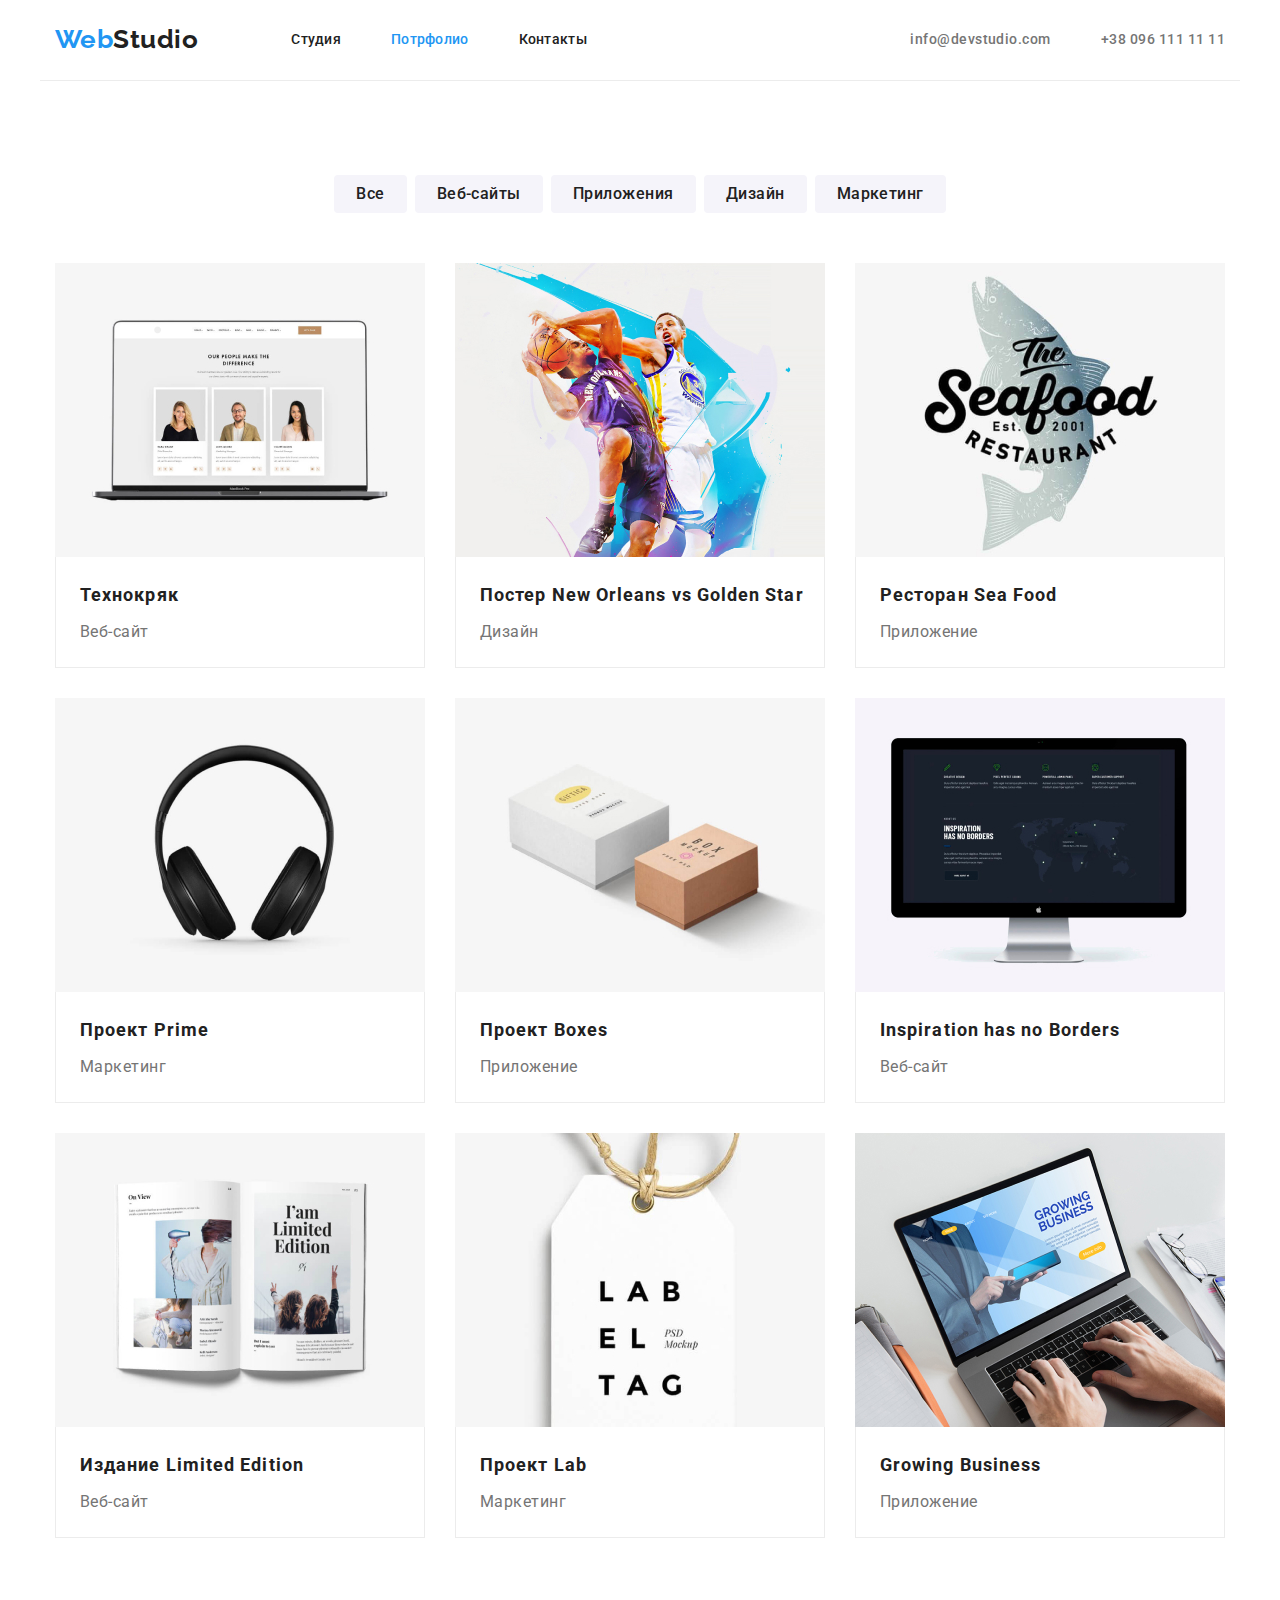
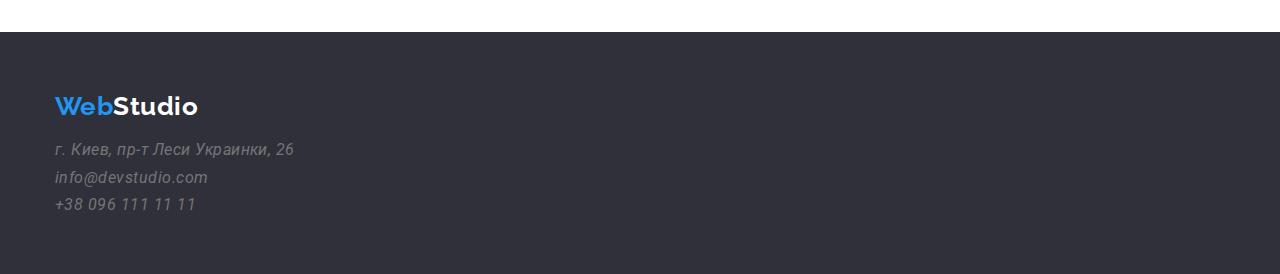
==== portfolio.html @ d718ed85 "created file" ====
<!DOCTYPE html>
<html lang="ru">
<head>
    <meta charset="UTF-8">
    <meta http-equiv="X-UA-Compatible" content="IE=edge">
    <meta name="viewport" content="width=device-width, initial-scale=1.0">
    <link rel="stylesheet" href="https://cdnjs.cloudflare.com/ajax/libs/modern-normalize/1.0.0/modern-normalize.min.css" />
    <link rel="stylesheet" href="./css/styles.css" />
    <link rel="preconnect" href="https://fonts.googleapis.com">
    <link rel="preconnect" href="https://fonts.gstatic.com" crossorigin>
    <link href="https://fonts.googleapis.com/css2?family=Raleway:wght@700&family=Roboto:wght@400;500;700;900&display=swap"
        rel="stylesheet">
    <title>WebStudio</title>
</head>
<body>
    <!--Header-->
    <header class="header">
        <div class="container">
            <nav class="site-nav">
                <!--Company Logo-->
                <a href="./index.html" class="logo"><span class="logo-part">Web</span>Studio</a>
    
                <!--Menu-->
                <ul class="list">
                    <li class="item"><a href="./index.html" class="link">Студия</a></li>
                    <li class="item"><a href="./portfolio.html" class="link current">Потрфолио</a></li>
                    <li class="item"><a href="#" class="link">Контакты</a></li>
                </ul>
            </nav>
    
            <!--Contacts-->
            <ul class="contacts list">
                <li class="item"><a href="mailto:info@devstudio.com" class="link">info@devstudio.com</a></li>
                <li class="item"><a href="tel:+380961111111" class="link">+38 096 111 11 11</a></li>
            </ul>
        </div>
    </header>

    <main>
        <!--Портфолио-->
        <section class="section portfolio">
            <div class="container">
                <!--Фильтр-->
                <ul class="filter-list list">
                    <li class="item"><button type="button" class="button secondary">Все</button></li>
                    <li class="item"><button type="button" class="button secondary">Веб-сайты</button></li>
                    <li class="item"><button type="button" class="button secondary">Приложения</button></li>
                    <li class="item"><button type="button" class="button secondary">Дизайн</button></li>
                    <li class="item"><button type="button" class="button secondary">Маркетинг</button></li>
                </ul>
                
                <ul class="portfolio-list list">
                    <li class="item">
                        <img src="./images/imgprtf1.jpg" alt="открытый ноутбук с карточками команды" width="370">
                        <div class="text">
                            <h3>Технокряк</h3>
                            <p>Веб-сайт</p>
                        </div>  
                    </li>
                    <li class="item">
                        <img src="./images/imgprtf2.jpg" alt="два баскетболиста с мячом" width="370">
                        <div class="text">
                            <h3>Постер New Orleans vs Golden Star</h3>
                            <p>Дизайн</p>
                        </div>
                    </li>
                    <li class="item">
                        <img src="./images/imgprtf3.jpg" alt="лого ресторана Seafood" width="370">
                        <div class="text">
                            <h3>Ресторан Sea Food</h3>
                            <p>Приложение</p>
                        </div>
                    </li>
                    <li class="item">
                        <img src="./images/imgprtf4.jpg" alt="наушники" width="370">
                        <div class="text">
                            <h3>Проект Prime</h3>
                            <p>Маркетинг</p>
                        </div>
                    </li>
                    <li class="item">
                        <img src="./images/imgprtf5.jpg" alt="коробки" width="370">
                        <div class="text">
                            <h3>Проект Boxes</h3>
                            <p>Приложение</p>
                        </div>
                    </li>
                    <li class="item">
                        <img src="./images/imgprtf6.jpg" alt="монитор" width="370">
                        <div class="text">
                            <h3>Inspiration has no Borders</h3>
                            <p>Веб-сайт</p>
                        </div>
                    </li>
                    <li class="item">
                        <img src="./images/imgprtf7.jpg" alt="открытый журнал" width="370">
                        <div class="text">
                            <h3>Издание Limited Edition</h3>
                            <p>Веб-сайт</p>
                        </div>
                    </li>
                    <li class="item">
                        <img src="./images/imgprtf8.jpg" alt="этикетка" width="370">
                        <div class="text">
                            <h3>Проект Lab</h3>
                            <p>Маркетинг</p>
                        </div>
                    </li>
                    <li class="item">
                        <img src="./images/imgprtf9.jpg" alt="ноутбук">
                        <div class="text">
                            <h3>Growing Business</h3>
                            <p>Приложение</p>
                        </div>
                    </li>
                </ul>
            </div>
        </section>
    </main>

    <!--Footer-->
    <footer class="footer">
        <div class="container">
            <!--Company logo-->
            <a href="./index.html" class="logo logo-white"><span class="logo-part">Web</span>Studio</a>
    
            <!--Contacts-->
            <address class="address">
                <ul class="list">
                    <li class="item"><a href="" class="link">г. Киев, пр-т Леси Украинки, 26</a></li>
                    <li class="item"><a href="mailto:info@devstudio.com" class="link">info@devstudio.com</a></li>
                    <li class="item"><a href="tel:+380961111111" class="link">+38 096 111 11 11</a></li>
                </ul>
            </address>
        </div>
    </footer>
</body>    
</html>
---- css/styles.css ----
/* цвет основного текста #212121 */
/* цвет вторичного текста #757575 */
/* цвет акцента #2196F3 */
/* белый #FFFFFF */
/* цвет фона #E5E5E5 */
/* цвет фона вторичный #F5F4FA */
/* цвет фона футера #2F303A */

:root {
    --primary-text-color: #757575;
    --title-text-color: #212121;
    --accent-color: #2196F3;
    --white-text-color: #FFFFFF;
    --secondary-bc-color: #F5F4FA;
    --primary-bc-color: #E5E5E5;
    --footer-bc-color: #2F303A;
    --border-color: #ECECEC;
}

/* *,
*::before,
*::after {
    box-sizing: inherit;
} */

body {
    background-color: var(--primary-bc-color);
    color: var(--primary-text-color);
    font-family: 'Roboto', sans-serif;
    letter-spacing: 0.03em;
}

ul {
    list-style: none;
}

img {
    display: block;
}

/* Header */

/* background colors */
.header,
.specifics,
.work,
.portfolio {
    background-color: var(--white-text-color);
}

.container {
    margin-left: auto;
    margin-right: auto;
    width: 1200px;
    padding-left: 15px;
    padding-right: 15px;
    /* outline: 1px solid tomato; */
}

.header .container {
    display: flex;
    align-items: center;
    border-bottom: 1px solid var(--border-color);
}

/* Logo*/
.logo {
    text-decoration: none;
    color: var(--title-text-color);
    font-family: 'Raleway', sans-serif;
    font-weight: 700;
    font-size: 26px;
    line-height: 1.12;
}

.header .logo {
    padding-top: 25px;
    padding-bottom: 25px;
    margin-right: 93px;
}

.logo-part {
    color: var(--accent-color);
}

.link {
    text-decoration: none;
}

/* Site nav*/

.site-nav .list {
    display: flex;
}

.site-nav .item,
.contacts .item {   
    margin-right: 50px;
}

.site-nav .item:last-child,
.contacts .item:last-child {
    margin-right: 0;
}

.site-nav .link {
    display: block;
    padding-top: 32px;
    padding-bottom: 32px;

    color: var(--title-text-color);
    font-weight: 500;
    font-size: 14px;
    line-height: 1.14;
    letter-spacing: 0.02em;
}

.site-nav .link:hover,
.site-nav .link:focus {
    color: var(--accent-color);
}

.site-nav .link.current {
    color: var(--accent-color);
}

.site-nav,
.contacts {
    font-weight: 500;
}

.list {
    padding: 0;
    margin: 0;
}

.contacts .item {
    font-size: 14px;
    line-height: 1.14;
}

 .contacts {
    margin-left: auto;
} 
.contacts .link {
    display: block;
    padding-top: 32px;
    padding-bottom: 32px;

    color: var(--primary-text-color);
}

.contacts,
.site-nav {
    display: flex;
}

.contacts .link:hover,
.contacts .link:focus {
    color: var(--accent-color);
}

/* Section */
h1,
h2,
h3,
h4,
h5,
h6 {
    color: var(--title-text-color);
    margin-top: 0;
    margin-bottom: 0;
}

.section {
    padding-top: 94px;
    padding-bottom: 94px;
}

.section.work {
    padding-top: 0;
}

/* Hero */
.hero {
    margin-top: 0;
    margin-bottom: 0;
    text-align: center;
    background-color: var(--footer-bc-color);
    padding-top: 200px;
    padding-bottom: 200px

}
.hero-title {
    color: var(--white-text-color);
    font-weight: 900;
    font-size: 44px;
    line-height: 1.36;
    letter-spacing: 0.06em;
    margin-top: 0px;
    margin-bottom: 0px;
    margin-bottom: 30px;
}

.button {
    cursor: pointer;
    border-radius: 4px;
    text-align: center;
}

.button.primary {
    color: var(--white-text-color);
    background-color: var(--accent-color);
    border-color: var(--accent-color);
    font-family: inherit;
    font-weight: 700;
    font-size: 16px;
    line-height: 1.87;
    display: flex;
    letter-spacing: 0.06em;
    padding: 10px 32px;
    margin: auto;
}

.section-title {
    font-weight: 700;
    font-size: 36px;
    line-height: 1.17;
    text-align: center;
    margin-bottom: 50px;
}

.specifics p,
.work p,
.team p {
    font-size: 14px;
    line-height: 1.71;
    margin-top: 0;
    margin-bottom: 0;
}

/* Specifics */
.specifics .list {
    display: flex;
}

.specifics .item {
    margin-right: 30px;
}

.specifics .item:last-child {
    margin-right: 0;
}

.specifics h3 {
    text-transform: uppercase;
    font-size: 14px;
    line-height: 1.17;
}

.specifics h3,
.team h3 {
    margin-bottom: 10px;
}

.specifics .section-title {
    display: none;
}

/* Work */
.work .list {
    display: flex;
}

.work .item {
    margin-right: 30px
}

.work .item:nth-child(3n) {
    margin-right: 0;
}

/* Team */

.team {
    background-color: var(--secondary-bc-color);
}

.team .list {
    display: flex;
}

.team .item {
    background-color: var(--white-text-color);
    border-radius: 0 0 4px 4px;
    box-shadow: 0px 1px 3px rgba(0, 0, 0, 0.12), 0px 1px 1px rgba(0, 0, 0, 0.14), 0px 2px 1px rgba(0, 0, 0, 0.2);
}

.team .item:not(:nth-child(4n)) {
    margin-right: 30px;
}

.team img {
    margin-bottom: 30px;
}

.team h3,
.team p {
    text-align: center;
}

.team p {
    margin-bottom: 30px;
}

/* .team .text {
    border: 1px solid var(--border-color);
} */

/*Footer*/
.footer {
    background-color: var(--footer-bc-color);
}

.footer .container {
    padding-top: 60px; 
    padding-bottom: 60px;
}

.logo-white {
    color: var(--white-text-color);
}

.address .link {
    display: block;
    color: var(--primary-text-color);
}

.address .item:not(:last-child) {
    margin-bottom: 9px;
}

.address .item:first-child {
    margin-top: 20px;
}

.address .link:hover,
.address .link:focus {
    color: var(--white-text-color);
}

.footer .logo {
    margin-bottom: 20px;
}

/*Portfolio*/
/*фильтр*/
.button.secondary {
    color: var(--title-text-color);
    background-color: var(--secondary-bc-color);
    font-family: inherit;
    font-weight: 500;
    font-size: 16px;
    line-height: 1.62;
    letter-spacing: 0.03em;
    padding: 6px 22px;
    border-color: var(--secondary-bc-color);
    border-style: none;
}

.button.secondary:hover,
.button.secondary:focus {
    color: var(--white-text-color);
    background-color: var(--accent-color);
}

.filter-list .item:not(:last-child) {
    margin-right: 8px;
}

.filter-list {
    display: flex;
    justify-content: center;
    margin-bottom: 50px;
}

/* portfolio list*/

.portfolio-list {
    display: flex;
    flex-wrap: wrap;
}
.portfolio-list h3 {
    font-weight: 700;
    font-size: 18px;
    line-height: 2;
    letter-spacing: 0.06em;
    margin-bottom: 4px;
    margin-left: 24px;
}

.portfolio-list p {
    font-size: 16px;
    line-height: 1.88;
    margin-top: 0;
    margin-bottom: 20px;
    margin-left: 24px;
}

.portfolio-list .item {
    margin-right: 30px;
    margin-bottom: 30px;
}

.portfolio-list .item:nth-child(3n) {
    margin-right: 0;
}

.portfolio-list .item:nth-last-child(-n + 3) {
    margin-bottom: 0;
}

.portfolio img {
    margin-bottom: 0;
}

.portfolio .text {
    border-bottom: 1px solid var(--border-color);
    border-left: 1px solid var(--border-color);
    border-right: 1px solid var(--border-color);
    padding-top: 20px;
}
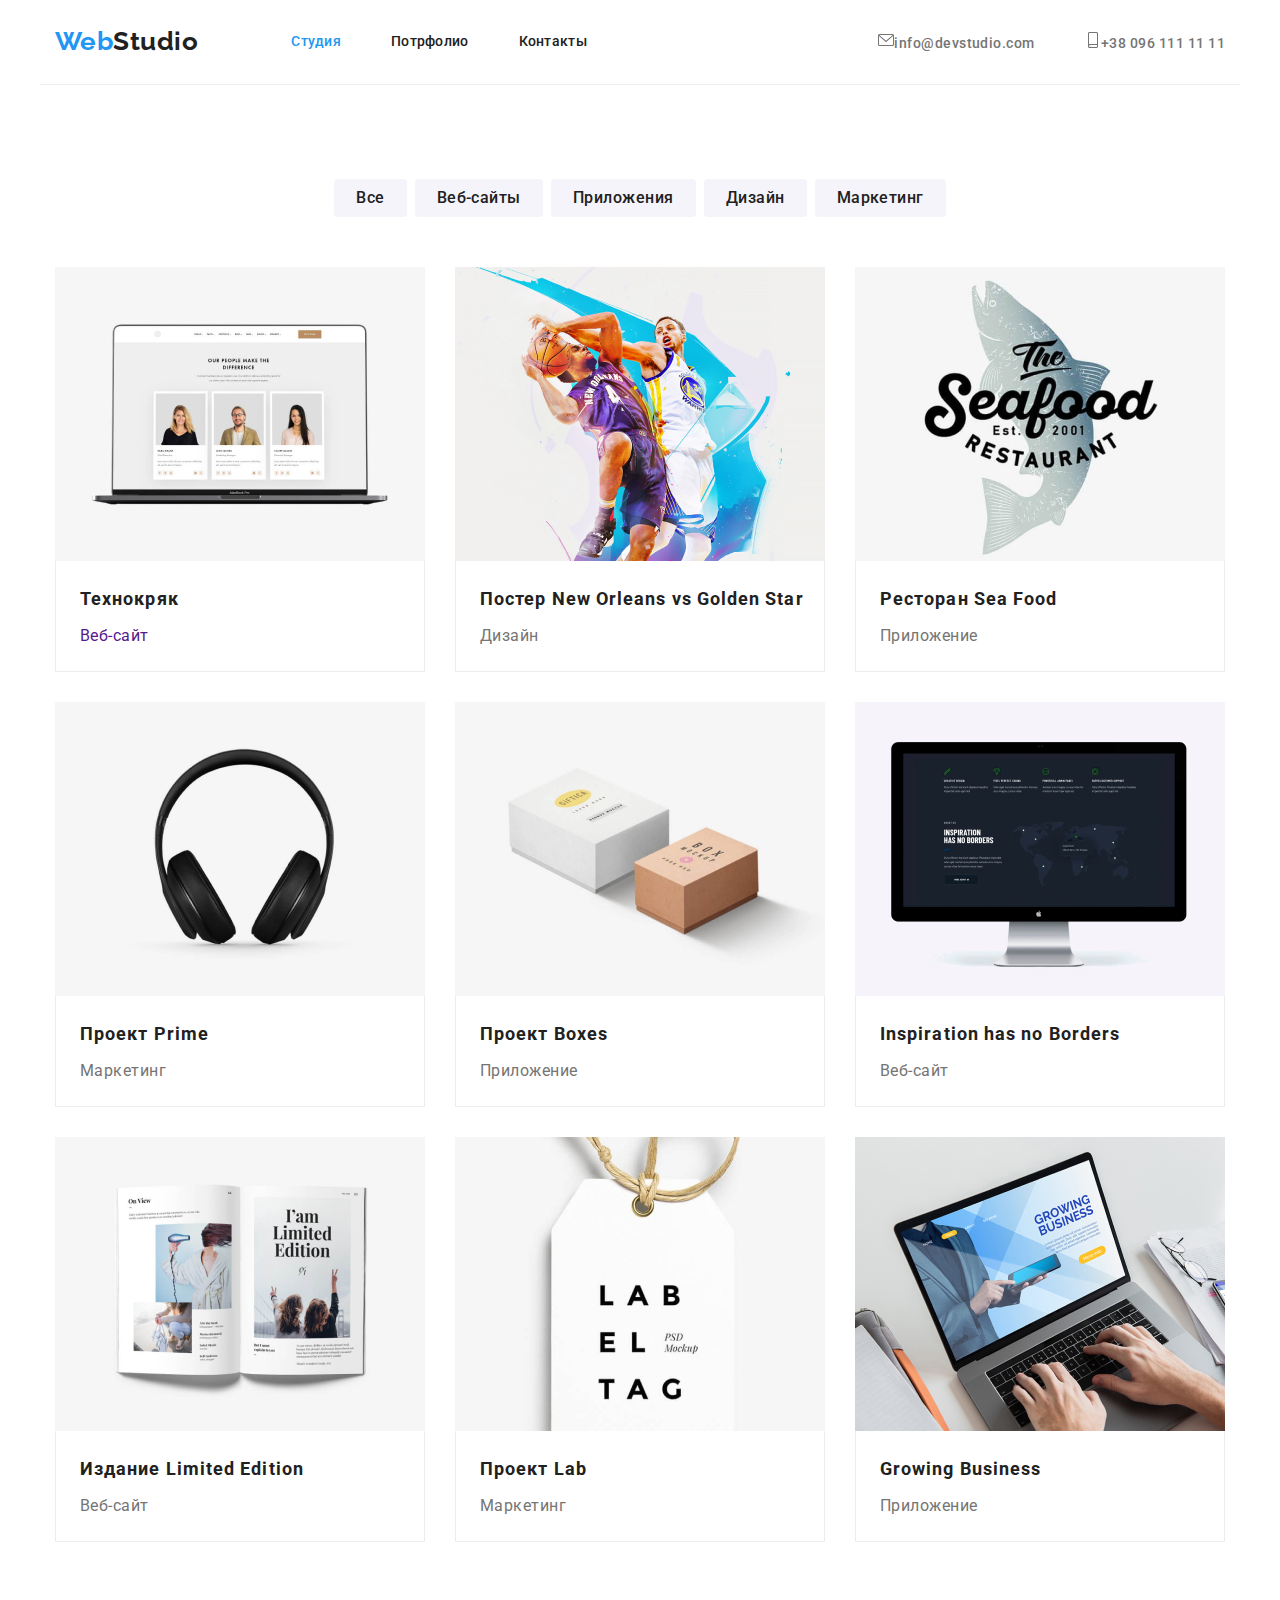
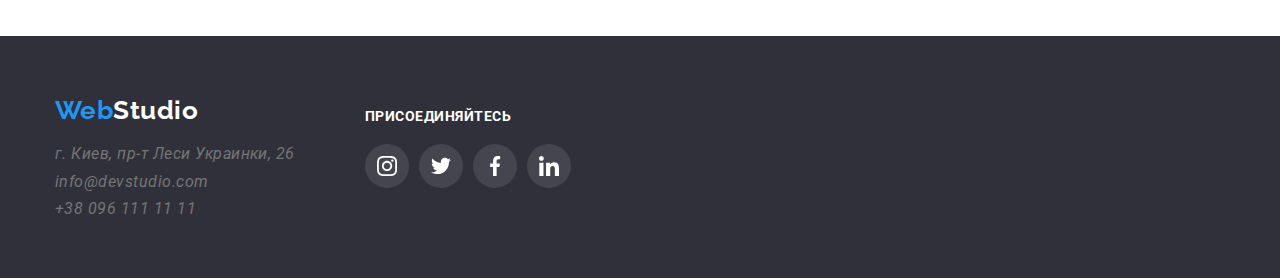
==== commit 22987291: "shadows .hover at portfolio page" ====
--- a/portfolio.html
+++ b/portfolio.html
@@ -22,16 +22,22 @@
     
                 <!--Menu-->
                 <ul class="list">
-                    <li class="item"><a href="./index.html" class="link">Студия</a></li>
-                    <li class="item"><a href="./portfolio.html" class="link current">Потрфолио</a></li>
+                    <li class="item"><a href="./index.html" class="link current">Студия</a></li>
+                    <li class="item"><a href="./portfolio.html" class="link">Потрфолио</a></li>
                     <li class="item"><a href="#" class="link">Контакты</a></li>
                 </ul>
             </nav>
     
             <!--Contacts-->
             <ul class="contacts list">
-                <li class="item"><a href="mailto:info@devstudio.com" class="link">info@devstudio.com</a></li>
-                <li class="item"><a href="tel:+380961111111" class="link">+38 096 111 11 11</a></li>
+                <li class="item email"><a href="mailto:info@devstudio.com" class="link">
+                        <svg class="icon">
+                            <use href="./images/icons.svg#icon-envelope"></use>
+                        </svg>info@devstudio.com</a></li>
+                <li class="item tel"><a href="tel:+380961111111" class="link">
+                        <svg class="icon">
+                            <use href="./images/icons.svg#icon-smartphone"></use>
+                        </svg>+38 096 111 11 11</a></li>
             </ul>
         </div>
     </header>
@@ -51,11 +57,14 @@
                 
                 <ul class="portfolio-list list">
                     <li class="item">
-                        <img src="./images/imgprtf1.jpg" alt="открытый ноутбук с карточками команды" width="370">
-                        <div class="text">
-                            <h3>Технокряк</h3>
-                            <p>Веб-сайт</p>
-                        </div>  
+                        <a href="" class="link">
+                            <img src="./images/imgprtf1.jpg" alt="открытый ноутбук с карточками команды" width="370">
+                            <div class="text">
+                                <h3>Технокряк</h3>
+                                <p>Веб-сайт</p>
+                            </div>
+                        </a>
+                          
                     </li>
                     <li class="item">
                         <img src="./images/imgprtf2.jpg" alt="два баскетболиста с мячом" width="370">
@@ -122,17 +131,55 @@
     <footer class="footer">
         <div class="container">
             <!--Company logo-->
-            <a href="./index.html" class="logo logo-white"><span class="logo-part">Web</span>Studio</a>
+            <div class="contacts-ft">
+                <a href="./index.html" class="logo logo-white"><span class="logo-part">Web</span>Studio</a>
     
-            <!--Contacts-->
-            <address class="address">
-                <ul class="list">
-                    <li class="item"><a href="" class="link">г. Киев, пр-т Леси Украинки, 26</a></li>
-                    <li class="item"><a href="mailto:info@devstudio.com" class="link">info@devstudio.com</a></li>
-                    <li class="item"><a href="tel:+380961111111" class="link">+38 096 111 11 11</a></li>
+                <!--Contacts-->
+                <address class="address">
+                    <ul class="list">
+                        <li class="item"><a href="" class="link">г. Киев, пр-т Леси Украинки, 26</a></li>
+                        <li class="item"><a href="mailto:info@devstudio.com" class="link">info@devstudio.com</a></li>
+                        <li class="item"><a href="tel:+380961111111" class="link">+38 096 111 11 11</a></li>
+                    </ul>
+                </address>
+            </div>
+    
+            <!--Social media-->
+            <div class="sm-ft">
+                <h3> ПРИСОЕДИНЯЙТЕСЬ</h3>
+                <ul class="socialmedia">
+                    <li class="item-sm">
+                        <a href="" class="link-sm">
+                            <svg class="icon" width="20" height="20">
+                                <use href="./images/icons.svg#icon-instagram"></use>
+                            </svg>
+                        </a>
+                    </li>
+                    <li class="item-sm">
+                        <a href="" class="link-sm">
+                            <svg class="icon" width="20" height="20">
+                                <use href="./images/icons.svg#icon-twitter"></use>
+                            </svg>
+                        </a>
+                    </li>
+                    <li class="item-sm">
+                        <a href="" class="link-sm">
+                            <svg class="icon" width="20" height="20">
+                                <use href="./images/icons.svg#icon-facebook"></use>
+                            </svg>
+                        </a>
+                    </li>
+                    <li class="item-sm">
+                        <a href="" class="link-sm">
+                            <svg class="icon" width="20" height="20">
+                                <use href="./images/icons.svg#icon-linkedin"></use>
+                            </svg>
+                        </a>
+                    </li>
                 </ul>
-            </address>
+            </div>
         </div>
+    
     </footer>
 </body>    
 </html>--- a/css/styles.css
+++ b/css/styles.css
@@ -15,6 +15,7 @@
     --primary-bc-color: #E5E5E5;
     --footer-bc-color: #2F303A;
     --border-color: #ECECEC;
+    --icon-color: #AFB1B8;
 }
 
 /* *,
@@ -38,15 +39,16 @@
     display: block;
 }
 
-/* Header */
-
 /* background colors */
 .header,
 .specifics,
 .work,
-.portfolio {
+.portfolio,
+.clients {
     background-color: var(--white-text-color);
 }
+
+/* Header */
 
 .container {
     margin-left: auto;
@@ -158,6 +160,16 @@
 .contacts .link:hover,
 .contacts .link:focus {
     color: var(--accent-color);
+}
+
+.contacts .icon {
+    width: 16px;
+    height: 16px;
+    fill: currentColor;
+}
+
+.contacts .icon:hover {
+    fill: var(--accent-color)
 }
 
 /* Section */
@@ -187,8 +199,20 @@
     margin-bottom: 0;
     text-align: center;
     background-color: var(--footer-bc-color);
+    background-image: linear-gradient(
+        to right,
+        rgba(47, 48, 58, 0.4),
+        rgba(47, 48, 58, 0.4)),
+        url(../images/imghero.jpg);
     padding-top: 200px;
-    padding-bottom: 200px
+    padding-bottom: 200px;
+    max-width: 1600px;
+    height: 600px;
+    margin-left: auto;
+    margin-right: auto;
+    background-repeat: no-repeat;
+    background-position: center;
+    background-size: cover;
 
 }
 .hero-title {
@@ -230,6 +254,7 @@
     margin-bottom: 50px;
 }
 
+
 .specifics p,
 .work p,
 .team p {
@@ -246,6 +271,20 @@
 
 .specifics .item {
     margin-right: 30px;
+
+}
+
+.box-icon {
+    display: flex;
+    justify-content: center;
+    width: 270px;
+    height: 120px;
+    background-color: var(--secondary-bc-color);
+}
+
+.specifics .icon {
+    margin-top: auto;
+    margin-bottom: auto;
 }
 
 .specifics .item:last-child {
@@ -256,6 +295,7 @@
     text-transform: uppercase;
     font-size: 14px;
     line-height: 1.17;
+    margin-top: 30px;
 }
 
 .specifics h3,
@@ -310,12 +350,76 @@
 }
 
 .team p {
+    margin-bottom: 16px;
+}
+
+.socialmedia {
+    display: flex;
+    justify-content: center;
     margin-bottom: 30px;
-}
-
-/* .team .text {
-    border: 1px solid var(--border-color);
-} */
+    padding: 0;
+}
+
+.socialmedia .item-sm:not(:last-child) {
+    margin-right: 10px;
+}
+
+.item-sm {
+    width: 44px;
+    height: 44px;
+}
+
+.link-sm {
+    width: 100%;
+    height: 100%;
+    background-color: transparent;
+    display: flex;
+    align-items: center;
+    justify-content: center;
+    border-radius: 50%;
+    color: var(--icon-color);
+}
+
+.link-sm:hover {
+    background-color: var(--accent-color);
+    color: var(--white-text-color);
+}
+
+.socialmedia .icon {
+    fill: currentColor;
+}
+
+/* Clients */
+.clients .list {
+    display: flex;
+    justify-content: center;
+}
+
+.clients .link {
+    width: 100%;
+    height: 100%;
+    background-color: transparent;
+    display: flex;
+    align-items: center;
+    justify-content: center;
+    outline: 1px solid var(--icon-color);
+    border-radius: 4px;
+    color: var(--icon-color);
+}
+
+.clients .item:not(:last-child) {
+    margin-right: 30px;
+}
+
+.clients .link:hover {
+    color: var(--accent-color);
+    outline-color: var(--accent-color);
+}
+
+.icon-cl {
+    margin: 16px 32px;
+    fill: currentColor
+}
 
 /*Footer*/
 .footer {
@@ -323,6 +427,7 @@
 }
 
 .footer .container {
+    display: flex;
     padding-top: 60px; 
     padding-bottom: 60px;
 }
@@ -352,6 +457,32 @@
 .footer .logo {
     margin-bottom: 20px;
 }
+
+.footer h3 {
+    color: var(--white-text-color);
+    text-transform: uppercase;
+    font-weight: 700;
+    font-size: 14px;
+    line-height: 1.17;
+    margin-bottom: 20px;
+}
+
+.sm-ft {
+    margin-left: 70px;
+    padding-top: 12px;
+}
+
+ .footer .link-sm {
+    background: rgba(255, 255, 255, 0.1);
+ }
+
+ .footer .link-sm:hover {
+     background-color: var(--accent-color);
+ }
+
+ .footer .icon {
+     fill: var(--white-text-color);
+ }
 
 /*Portfolio*/
 /*фильтр*/
@@ -372,6 +503,7 @@
 .button.secondary:focus {
     color: var(--white-text-color);
     background-color: var(--accent-color);
+    box-shadow: 0px 3px 1px rgba(0, 0, 0, 0.1), 0px 1px 2px rgba(0, 0, 0, 0.08), 0px 2px 2px rgba(0, 0, 0, 0.12);
 }
 
 .filter-list .item:not(:last-child) {
@@ -430,3 +562,11 @@
     border-right: 1px solid var(--border-color);
     padding-top: 20px;
 }
+
+.portfolio .link {
+    display: block;
+}
+
+.portfolio .link:hover {
+    box-shadow: 0px 1px 1px rgba(0, 0, 0, 0.12), 0px 4px 4px rgba(0, 0, 0, 0.06), 1px 4px 6px rgba(0, 0, 0, 0.16);
+}
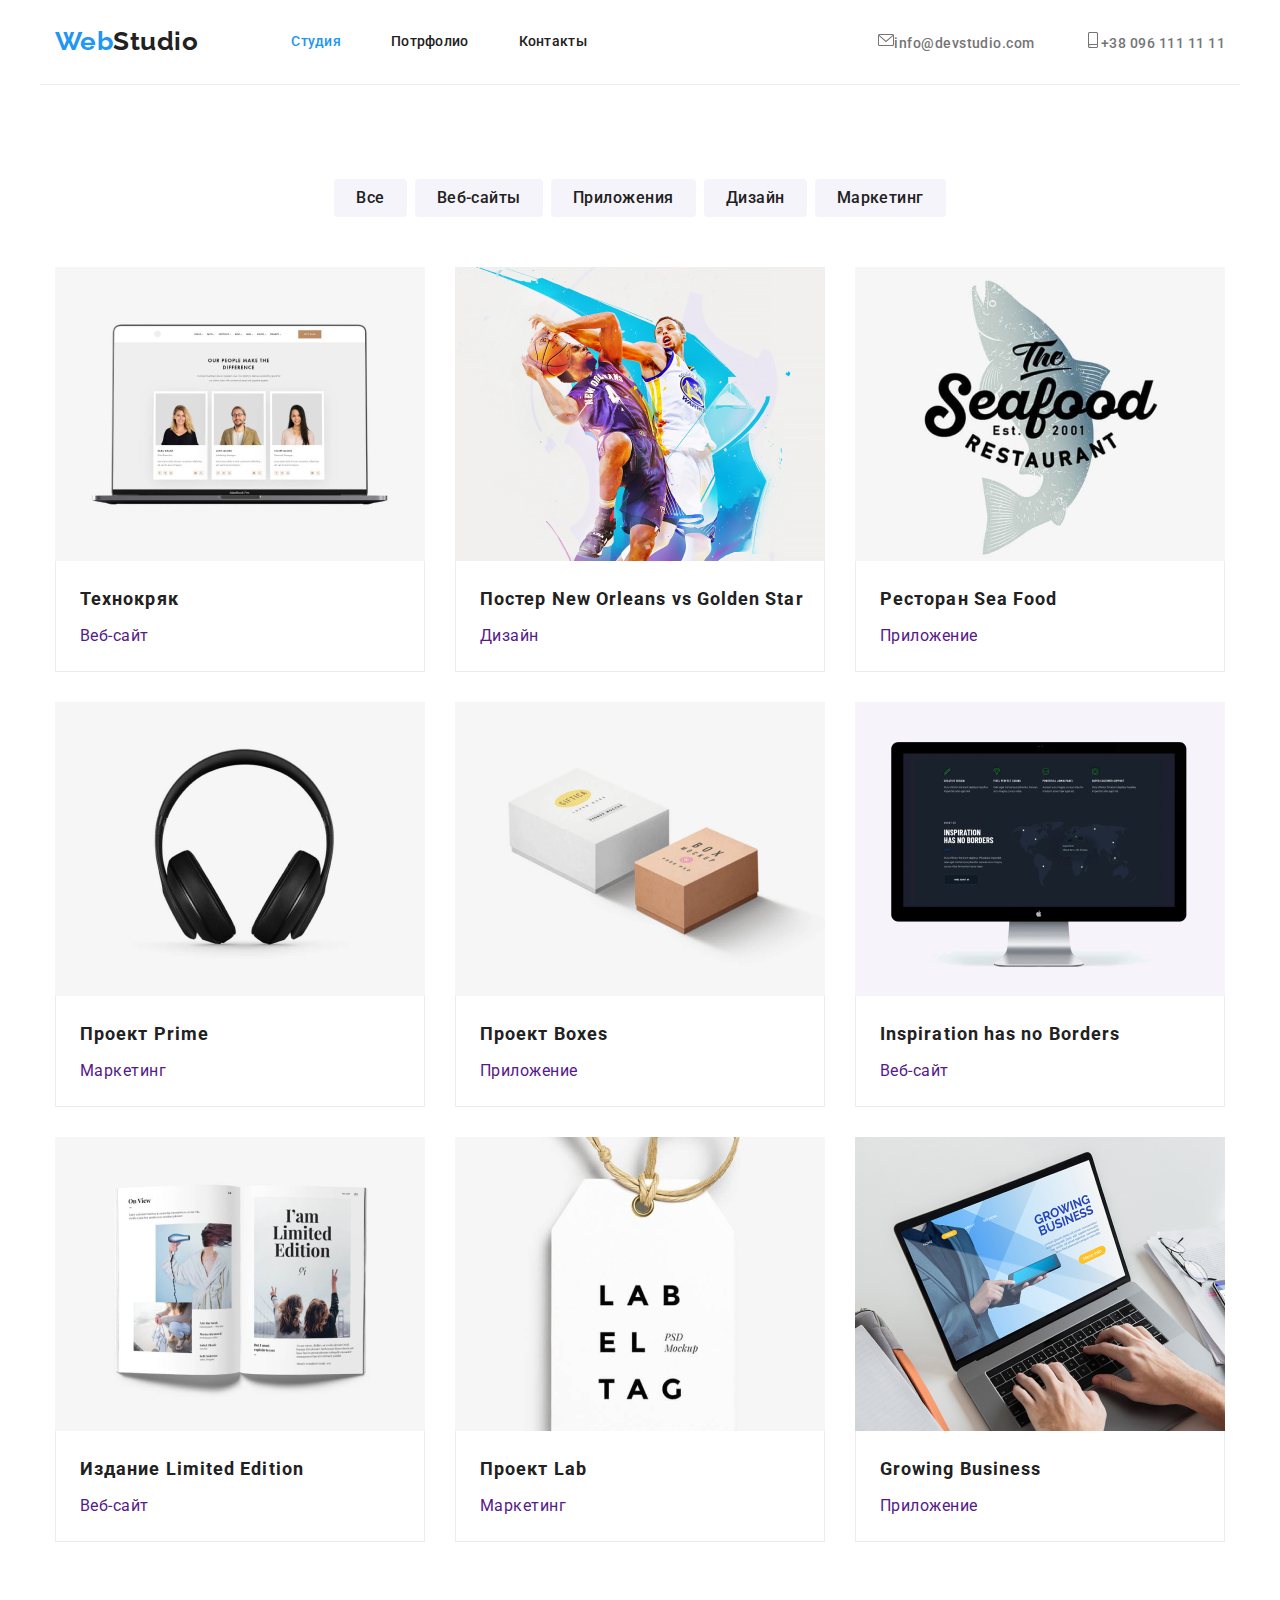
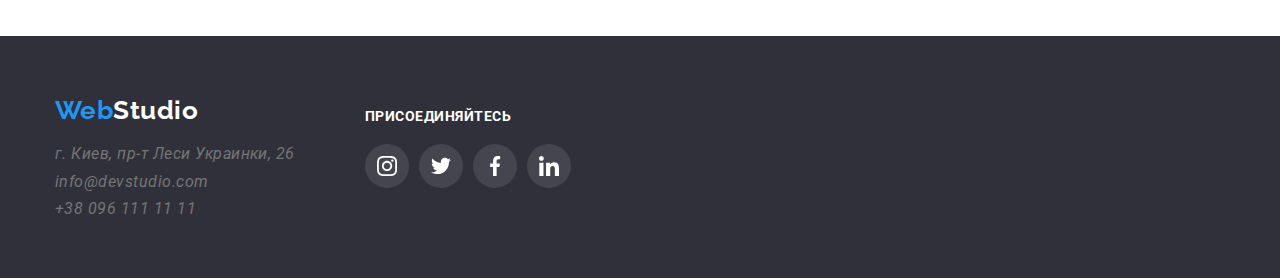
==== commit 5c4766c9: "<a></a> added to portfolio projects" ====
--- a/portfolio.html
+++ b/portfolio.html
@@ -67,60 +67,76 @@
                           
                     </li>
                     <li class="item">
-                        <img src="./images/imgprtf2.jpg" alt="два баскетболиста с мячом" width="370">
-                        <div class="text">
-                            <h3>Постер New Orleans vs Golden Star</h3>
-                            <p>Дизайн</p>
-                        </div>
-                    </li>
-                    <li class="item">
-                        <img src="./images/imgprtf3.jpg" alt="лого ресторана Seafood" width="370">
-                        <div class="text">
-                            <h3>Ресторан Sea Food</h3>
-                            <p>Приложение</p>
-                        </div>
-                    </li>
-                    <li class="item">
-                        <img src="./images/imgprtf4.jpg" alt="наушники" width="370">
-                        <div class="text">
-                            <h3>Проект Prime</h3>
-                            <p>Маркетинг</p>
-                        </div>
-                    </li>
-                    <li class="item">
-                        <img src="./images/imgprtf5.jpg" alt="коробки" width="370">
-                        <div class="text">
-                            <h3>Проект Boxes</h3>
-                            <p>Приложение</p>
-                        </div>
-                    </li>
-                    <li class="item">
-                        <img src="./images/imgprtf6.jpg" alt="монитор" width="370">
-                        <div class="text">
-                            <h3>Inspiration has no Borders</h3>
-                            <p>Веб-сайт</p>
-                        </div>
-                    </li>
-                    <li class="item">
-                        <img src="./images/imgprtf7.jpg" alt="открытый журнал" width="370">
-                        <div class="text">
-                            <h3>Издание Limited Edition</h3>
-                            <p>Веб-сайт</p>
-                        </div>
-                    </li>
-                    <li class="item">
-                        <img src="./images/imgprtf8.jpg" alt="этикетка" width="370">
-                        <div class="text">
-                            <h3>Проект Lab</h3>
-                            <p>Маркетинг</p>
-                        </div>
-                    </li>
-                    <li class="item">
-                        <img src="./images/imgprtf9.jpg" alt="ноутбук">
-                        <div class="text">
-                            <h3>Growing Business</h3>
-                            <p>Приложение</p>
-                        </div>
+                        <a href="" class="link">
+                            <img src="./images/imgprtf2.jpg" alt="два баскетболиста с мячом" width="370">
+                            <div class="text">
+                                <h3>Постер New Orleans vs Golden Star</h3>
+                                <p>Дизайн</p>
+                            </div>
+                        </a>
+                    </li>
+                    <li class="item">
+                        <a href="" class="link">
+                            <img src="./images/imgprtf3.jpg" alt="лого ресторана Seafood" width="370">
+                            <div class="text">
+                                <h3>Ресторан Sea Food</h3>
+                                <p>Приложение</p>
+                            </div>
+                        </a>
+                    </li>
+                    <li class="item">
+                        <a href="" class="link">
+                            <img src="./images/imgprtf4.jpg" alt="наушники" width="370">
+                            <div class="text">
+                                <h3>Проект Prime</h3>
+                                <p>Маркетинг</p>
+                            </div>
+                        </a>
+                    </li>
+                    <li class="item">
+                        <a href="" class="link">
+                            <img src="./images/imgprtf5.jpg" alt="коробки" width="370">
+                            <div class="text">
+                                <h3>Проект Boxes</h3>
+                                <p>Приложение</p>
+                            </div>
+                        </a>
+                    </li>
+                    <li class="item">
+                        <a href="" class="link">
+                            <img src="./images/imgprtf6.jpg" alt="монитор" width="370">
+                            <div class="text">
+                                <h3>Inspiration has no Borders</h3>
+                                <p>Веб-сайт</p>
+                            </div>
+                        </a>
+                    </li>
+                    <li class="item">
+                        <a href="" class="link">
+                            <img src="./images/imgprtf7.jpg" alt="открытый журнал" width="370">
+                            <div class="text">
+                                <h3>Издание Limited Edition</h3>
+                                <p>Веб-сайт</p>
+                            </div>
+                        </a>
+                    </li>
+                    <li class="item">
+                        <a href="" class="link">
+                            <img src="./images/imgprtf8.jpg" alt="этикетка" width="370">
+                            <div class="text">
+                                <h3>Проект Lab</h3>
+                                <p>Маркетинг</p>
+                            </div>
+                        </a>
+                    </li>
+                    <li class="item">
+                        <a href="" class="link">
+                            <img src="./images/imgprtf9.jpg" alt="ноутбук">
+                            <div class="text">
+                                <h3>Growing Business</h3>
+                                <p>Приложение</p>
+                            </div>
+                        </a>
                     </li>
                 </ul>
             </div>
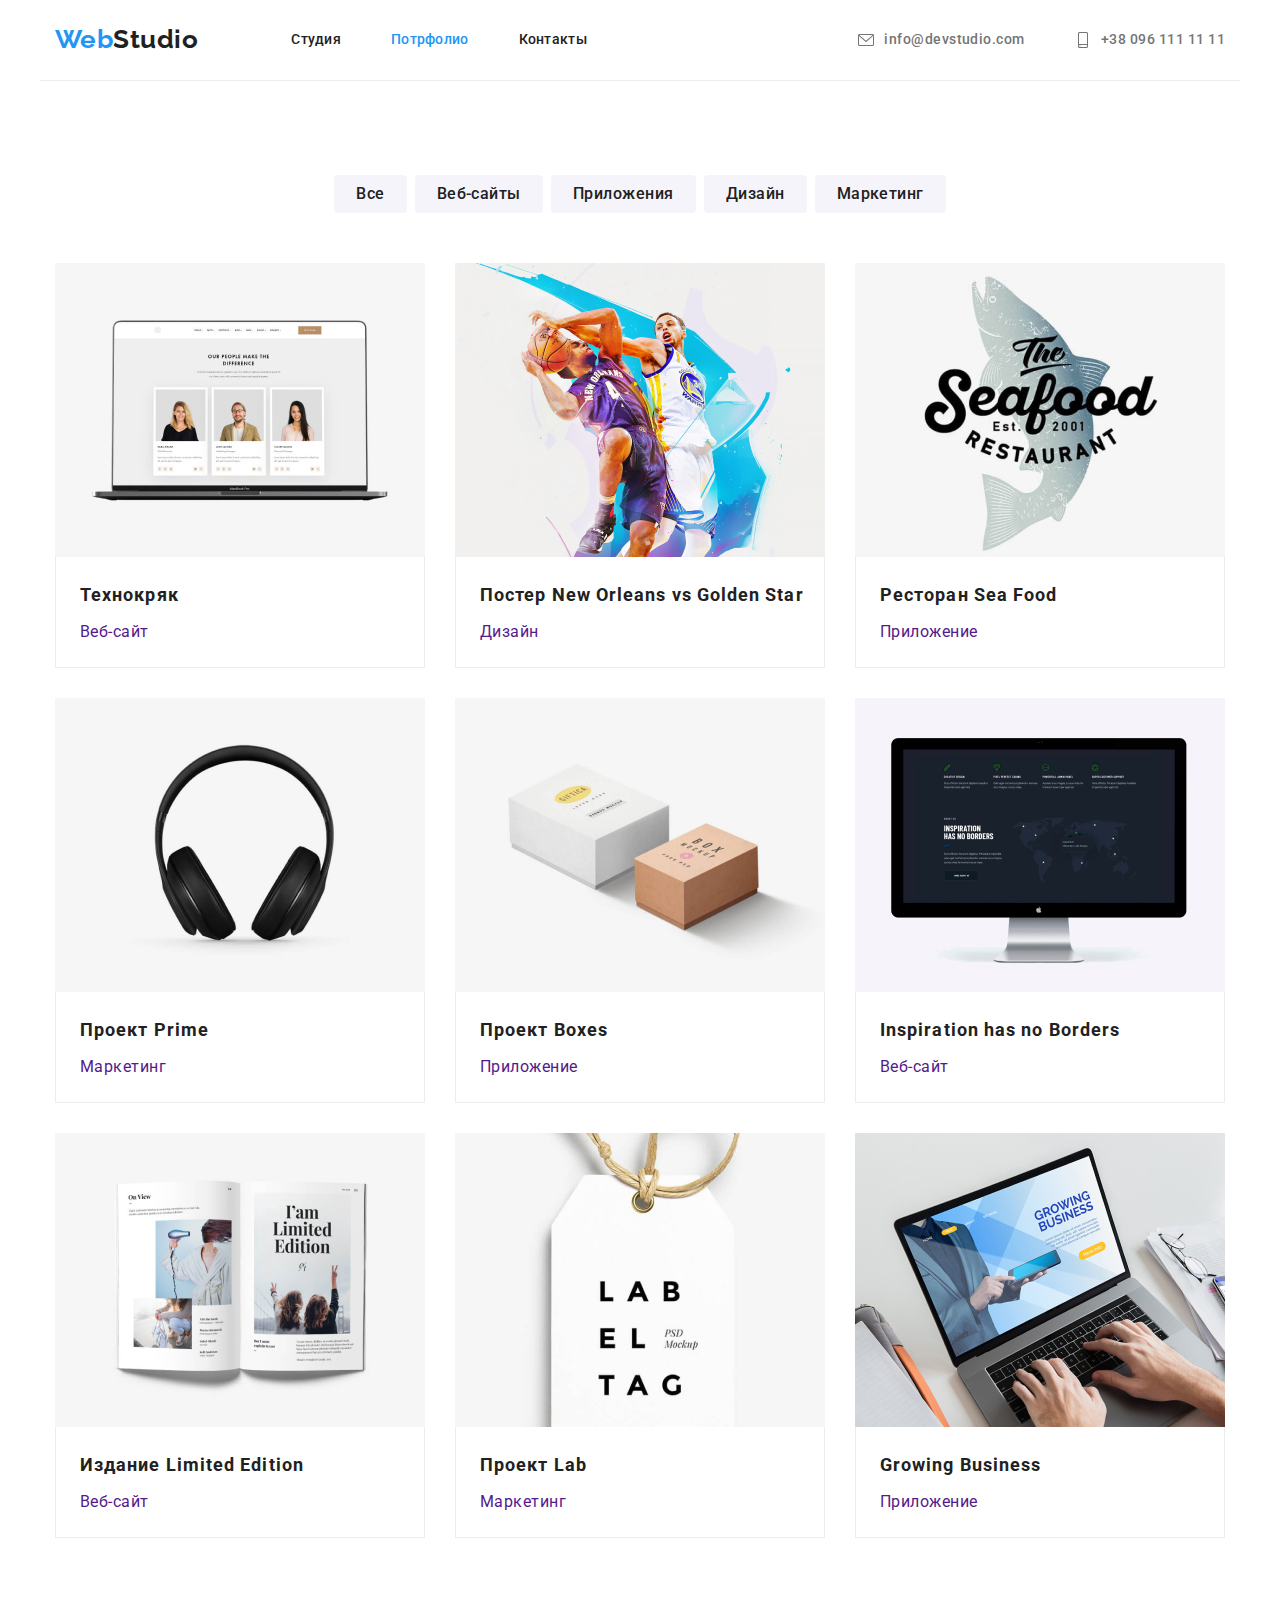
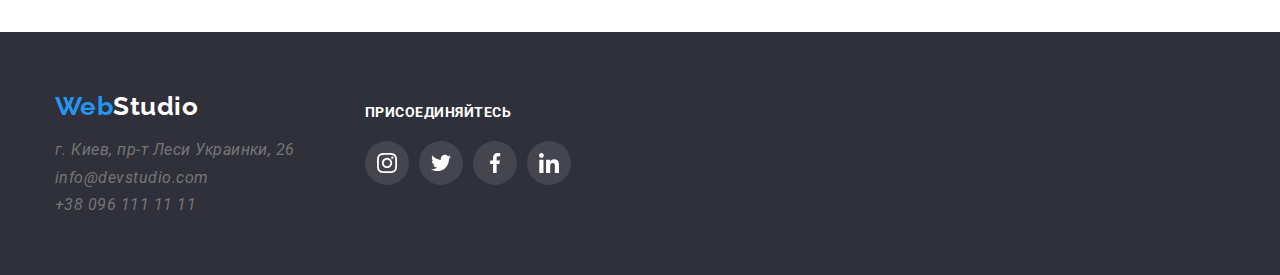
==== commit 09a400ea: "align items contacts" ====
--- a/portfolio.html
+++ b/portfolio.html
@@ -22,8 +22,8 @@
     
                 <!--Menu-->
                 <ul class="list">
-                    <li class="item"><a href="./index.html" class="link current">Студия</a></li>
-                    <li class="item"><a href="./portfolio.html" class="link">Потрфолио</a></li>
+                    <li class="item"><a href="./index.html" class="link">Студия</a></li>
+                    <li class="item"><a href="./portfolio.html" class="link current">Потрфолио</a></li>
                     <li class="item"><a href="#" class="link">Контакты</a></li>
                 </ul>
             </nav>
--- a/css/styles.css
+++ b/css/styles.css
@@ -18,12 +18,6 @@
     --icon-color: #AFB1B8;
 }
 
-/* *,
-*::before,
-*::after {
-    box-sizing: inherit;
-} */
-
 body {
     background-color: var(--primary-bc-color);
     color: var(--primary-text-color);
@@ -48,8 +42,12 @@
     background-color: var(--white-text-color);
 }
 
+.list {
+    padding: 0;
+    margin: 0;
+}
+
 /* Header */
-
 .container {
     margin-left: auto;
     margin-right: auto;
@@ -90,7 +88,6 @@
 }
 
 /* Site nav*/
-
 .site-nav .list {
     display: flex;
 }
@@ -109,7 +106,6 @@
     display: block;
     padding-top: 32px;
     padding-bottom: 32px;
-
     color: var(--title-text-color);
     font-weight: 500;
     font-size: 14px;
@@ -131,24 +127,21 @@
     font-weight: 500;
 }
 
-.list {
-    padding: 0;
-    margin: 0;
-}
-
+/* Contacts */
 .contacts .item {
     font-size: 14px;
     line-height: 1.14;
+
 }
 
  .contacts {
     margin-left: auto;
 } 
 .contacts .link {
-    display: block;
+    display: flex;
+    align-items: center;
     padding-top: 32px;
     padding-bottom: 32px;
-
     color: var(--primary-text-color);
 }
 
@@ -166,10 +159,7 @@
     width: 16px;
     height: 16px;
     fill: currentColor;
-}
-
-.contacts .icon:hover {
-    fill: var(--accent-color)
+    margin-right: 10px;
 }
 
 /* Section */
